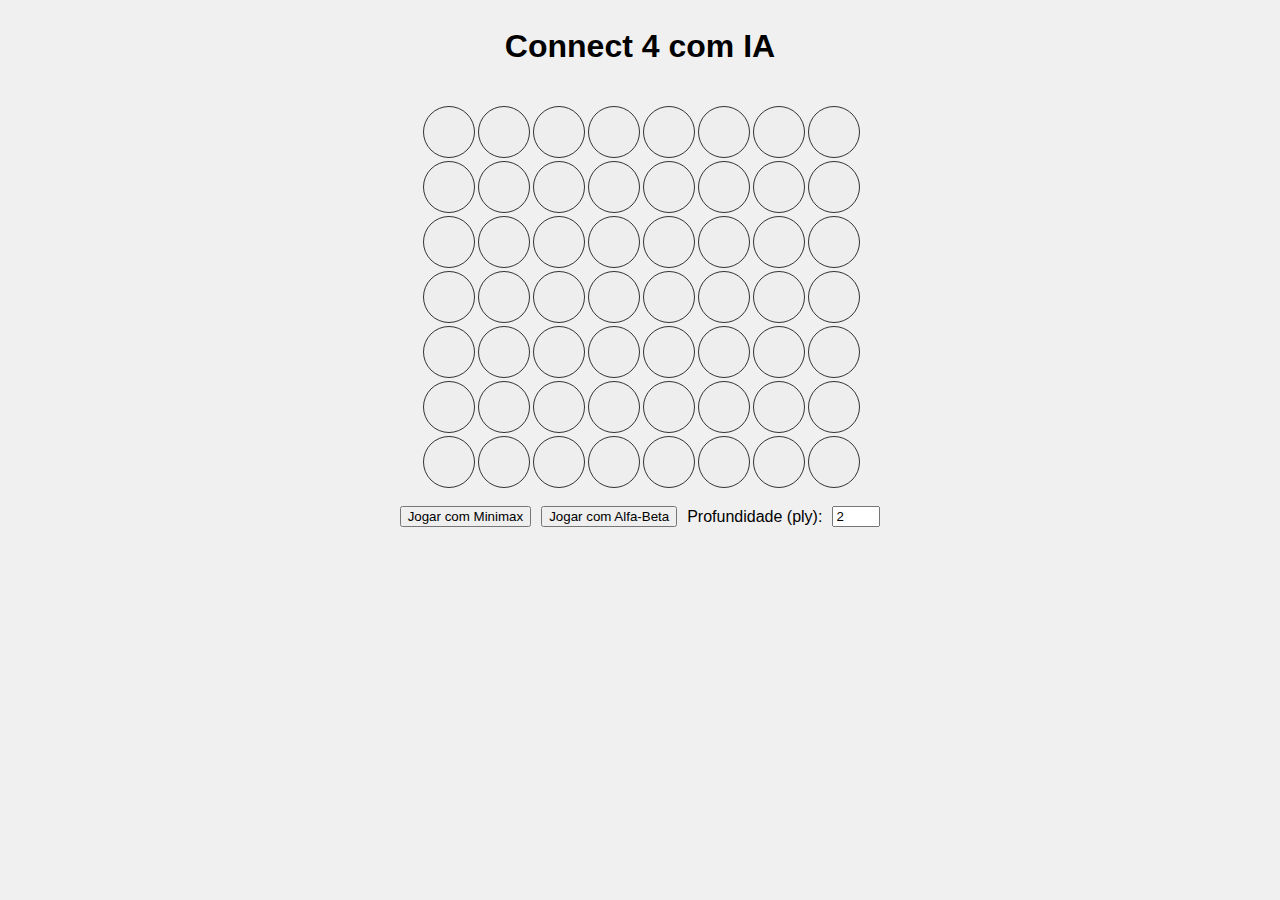
==== index.html @ f4a34619 "main" ====
<!DOCTYPE html>
<html lang="pt-br">
  <head>
    <meta charset="UTF-8" />
    <meta name="viewport" content="width=device-width, initial-scale=1.0" />
    <title>Connect 4 AI</title>
    <link rel="stylesheet" href="style.css" />
  </head>
  <body>
    <h1>Connect 4 com IA</h1>
    <div id="board"></div>
    <div id="controls">
      <button onclick="startGame('minimax')">Jogar com Minimax</button>
      <button onclick="startGame('alphabeta')">Jogar com Alfa-Beta</button>
      <label for="ply-depth">Profundidade (ply):</label>
      <input type="number" id="ply-depth" min="1" max="4" value="2" />
    </div>
    <script src="script.js"></script>
  </body>
</html>
---- style.css ----
body {
  display: flex;
  flex-direction: column;
  align-items: center;
  font-family: Arial, sans-serif;
  background-color: #f0f0f0;
}

h1 {
  margin-top: 20px;
}

#board {
  display: grid;
  grid-template-columns: repeat(8, 50px);
  grid-template-rows: repeat(7, 50px);
  gap: 5px;
  margin: 20px;
}

.cell {
  width: 50px;
  height: 50px;
  background-color: #eee;
  border-radius: 50%;
  border: 1px solid #333;
}

.player1 {
  background-color: red;
}

.player2 {
  background-color: yellow;
}

#controls {
  display: flex;
  align-items: center;
  gap: 10px;
}
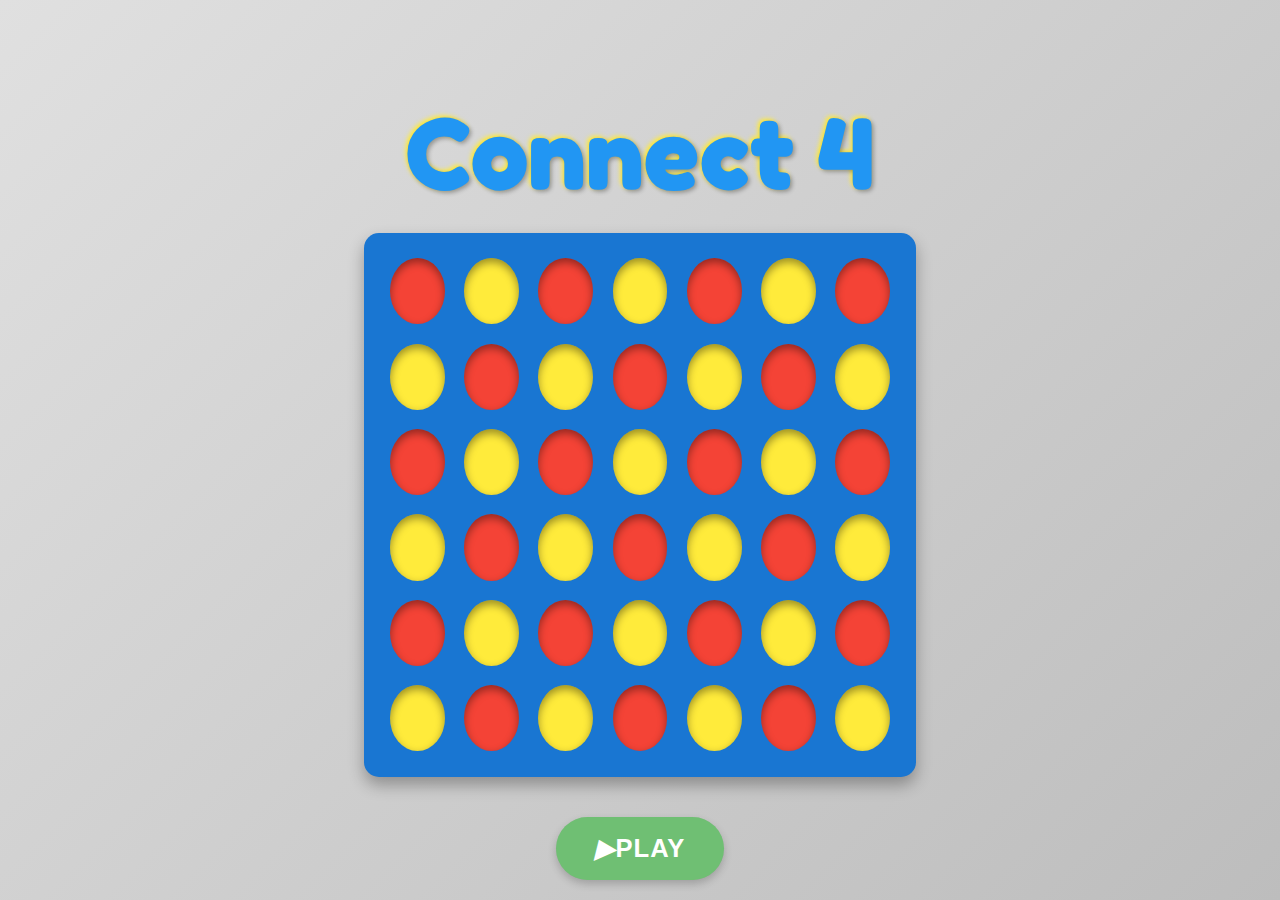
==== commit 5b62ee6d: "melhorando-tela-inicial" ====
--- a/index.html
+++ b/index.html
@@ -1,20 +1,67 @@
 <!DOCTYPE html>
-<html lang="pt-br">
+<html lang="pt-BR">
   <head>
     <meta charset="UTF-8" />
     <meta name="viewport" content="width=device-width, initial-scale=1.0" />
-    <title>Connect 4 AI</title>
+    <title>Connect 4 com IA</title>
     <link rel="stylesheet" href="style.css" />
+    <link
+      rel="stylesheet"
+      href="https://fonts.googleapis.com/css2?family=Fredoka+One&display=swap"
+    />
   </head>
   <body>
-    <h1>Connect 4 com IA</h1>
-    <div id="board"></div>
-    <div id="controls">
-      <button onclick="startGame('minimax')">Jogar com Minimax</button>
-      <button onclick="startGame('alphabeta')">Jogar com Alfa-Beta</button>
-      <label for="ply-depth">Profundidade (ply):</label>
-      <input type="number" id="ply-depth" min="1" max="4" value="2" />
+    <!-- Tela Inicial -->
+    <div id="home-screen">
+      <h1 class="game-title">Connect 4</h1>
+      <div class="game-board-placeholder">
+        <!-- Células do tabuleiro de exemplo -->
+        <div class="cell"></div>
+        <div class="cell"></div>
+        <div class="cell"></div>
+        <div class="cell"></div>
+        <div class="cell"></div>
+        <div class="cell"></div>
+        <div class="cell"></div>
+        <div class="cell"></div>
+        <div class="cell"></div>
+        <div class="cell"></div>
+        <div class="cell"></div>
+        <div class="cell"></div>
+        <div class="cell"></div>
+        <div class="cell"></div>
+        <div class="cell"></div>
+        <div class="cell"></div>
+        <div class="cell"></div>
+        <div class="cell"></div>
+        <div class="cell"></div>
+        <div class="cell"></div>
+        <div class="cell"></div>
+        <div class="cell"></div>
+        <div class="cell"></div>
+        <div class="cell"></div>
+        <div class="cell"></div>
+        <div class="cell"></div>
+        <div class="cell"></div>
+        <div class="cell"></div>
+        <div class="cell"></div>
+        <div class="cell"></div>
+        <div class="cell"></div>
+        <div class="cell"></div>
+        <div class="cell"></div>
+        <div class="cell"></div>
+        <div class="cell"></div>
+        <div class="cell"></div>
+        <div class="cell"></div>
+        <div class="cell"></div>
+        <div class="cell"></div>
+        <div class="cell"></div>
+        <div class="cell"></div>
+        <div class="cell"></div>
+      </div>
+      <button id="play-button" onclick="window.location.href='tabuleiro.html'">
+        <i class="icon-play">▶</i> Play
+      </button>
     </div>
-    <script src="script.js"></script>
   </body>
 </html>
--- a/style.css
+++ b/style.css
@@ -1,41 +1,162 @@
+/* Estilo Geral */
 body {
   display: flex;
   flex-direction: column;
   align-items: center;
   font-family: Arial, sans-serif;
-  background-color: #f0f0f0;
+  margin: 0;
+  color: #333;
+  background: linear-gradient(135deg, #e0e0e0, #bdbdbd);
+  height: 100vh;
+  overflow: hidden;
 }
 
-h1 {
-  margin-top: 20px;
+/* Tela Inicial */
+#home-screen {
+  display: flex;
+  flex-direction: column;
+  align-items: center;
+  justify-content: center;
+  height: 100vh;
+  text-align: center;
+  padding: 20px;
+  box-sizing: border-box;
 }
 
-#board {
-  display: grid;
-  grid-template-columns: repeat(8, 50px);
-  grid-template-rows: repeat(7, 50px);
-  gap: 5px;
-  margin: 20px;
+/* Título do Jogo */
+.game-title {
+  font-family: "Fredoka One", sans-serif;
+  font-size: 8vw; /* Tamanho responsivo baseado na largura da tela */
+  color: #2196f3;
+  text-shadow: 2px 2px 4px rgba(0, 0, 0, 0.3), -2px -2px 4px #ffeb3b;
+  margin-bottom: 20px;
+  animation: bounce 1.5s ease-in-out infinite alternate;
 }
 
-.cell {
-  width: 50px;
-  height: 50px;
-  background-color: #eee;
-  border-radius: 50%;
-  border: 1px solid #333;
+@keyframes bounce {
+  0% {
+    transform: scale(1);
+  }
+  100% {
+    transform: scale(1.1);
+  }
 }
 
-.player1 {
-  background-color: red;
+/* Tabuleiro de Exemplo */
+.game-board-placeholder {
+  width: 500px; /* Baseado na largura da tela */
+  height: 600px; /* Proporcional à largura */
+  background-color: #1976d2;
+  border-radius: 15px;
+  display: grid;
+  grid-template-columns: repeat(7, 1fr);
+  grid-template-rows: repeat(6, 1fr);
+  gap: 1.5vw; /* Espaço responsivo entre as células */
+  padding: 2vw;
+  box-shadow: 0 8px 16px rgba(0, 0, 0, 0.3);
+  margin-bottom: 40px;
+  position: relative;
 }
 
-.player2 {
-  background-color: yellow;
+/* Células do Tabuleiro de Exemplo */
+.cell {
+  width: 100%;
+  height: 100%;
+  background-color: #ffeb3b;
+  border-radius: 50%;
+  box-shadow: inset 0 4px 8px rgba(0, 0, 0, 0.4);
+  transition: background-color 0.3s ease;
 }
 
-#controls {
+/* Efeito de célula vazia e preenchida */
+.cell:nth-child(odd) {
+  background-color: #f44336;
+}
+
+.cell:nth-child(even) {
+  background-color: #ffeb3b;
+}
+
+.cell:hover {
+  background-color: #ffc107;
+}
+
+/* Botão Play com Efeitos */
+#play-button {
+  font-size: 2vw;
+  padding: 1.5vw 3vw;
+  background-color: #4caf50;
+  color: #fff;
+  border: none;
+  border-radius: 50px;
+  cursor: pointer;
+  box-shadow: 0 4px 8px rgba(0, 0, 0, 0.2);
+  transition: all 0.3s ease;
   display: flex;
   align-items: center;
-  gap: 10px;
+  justify-content: center;
+  text-transform: uppercase;
+  font-weight: bold;
+  letter-spacing: 1px;
+  position: relative;
+  overflow: hidden;
 }
+
+#play-button::before {
+  content: "";
+  position: absolute;
+  top: 0;
+  left: -50%;
+  width: 200%;
+  height: 100%;
+  background: rgba(255, 255, 255, 0.2);
+  transform: skewX(-30deg);
+  transition: all 0.5s;
+}
+
+#play-button:hover::before {
+  left: 100%;
+}
+
+#play-button:hover {
+  background-color: #388e3c;
+  transform: scale(1.05);
+  box-shadow: 0 8px 16px rgba(0, 0, 0, 0.3);
+}
+
+/* Responsividade para telas menores */
+@media (max-width: 768px) {
+  .game-title {
+    font-size: 10vw; /* Aumenta o título em telas menores */
+  }
+
+  .game-board-placeholder {
+    width: 80vw;
+    height: 70vw;
+    gap: 2vw;
+    padding: 3vw;
+  }
+
+  #play-button {
+    font-size: 3vw;
+    padding: 2vw 4vw;
+  }
+}
+
+@media (max-width: 480px) {
+  .game-title {
+    font-size: 12vw;
+  }
+
+  .game-board-placeholder {
+    width: 90vw;
+    height: 80vw;
+    gap: 2.5vw;
+    padding: 3.5vw;
+  }
+
+  #play-button {
+    font-size: 4vw;
+    padding: 3vw 5vw;
+  }
+}
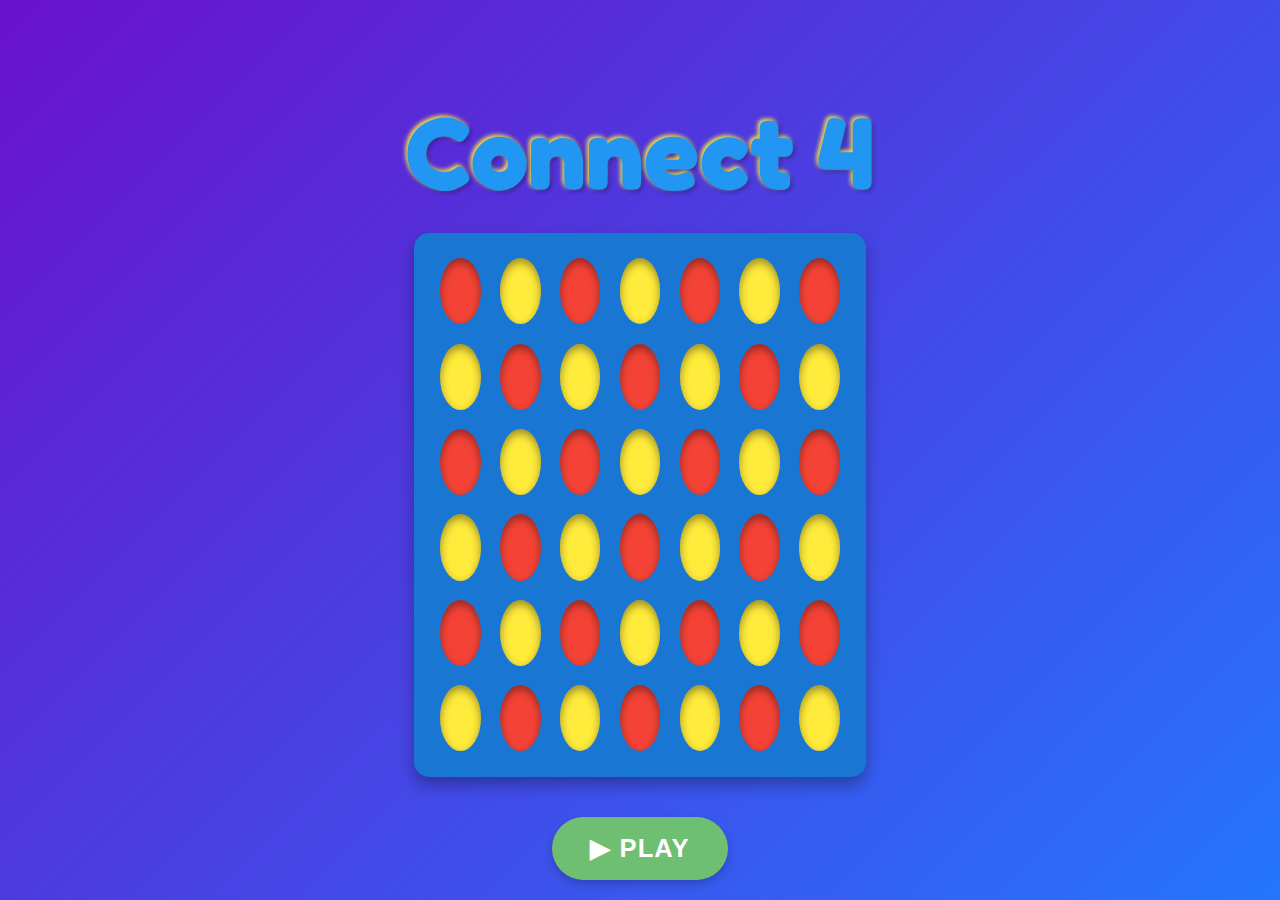
==== commit 0130e1dd: "ajustando-tela-index" ====
--- a/index.html
+++ b/index.html
@@ -60,7 +60,7 @@
         <div class="cell"></div>
       </div>
       <button id="play-button" onclick="window.location.href='tabuleiro.html'">
-        <i class="icon-play">▶</i> Play
+        <i class="icon-play"></i>▶</i> Play
       </button>
     </div>
   </body>
--- a/style.css
+++ b/style.css
@@ -6,7 +6,7 @@
   font-family: Arial, sans-serif;
   margin: 0;
   color: #333;
-  background: linear-gradient(135deg, #e0e0e0, #bdbdbd);
+  background: linear-gradient(135deg, #6a11cb, #2575fc);
   height: 100vh;
   overflow: hidden;
 }
@@ -44,7 +44,7 @@
 
 /* Tabuleiro de Exemplo */
 .game-board-placeholder {
-  width: 500px; /* Baseado na largura da tela */
+  width: 400px; /* Baseado na largura da tela */
   height: 600px; /* Proporcional à largura */
   background-color: #1976d2;
   border-radius: 15px;
